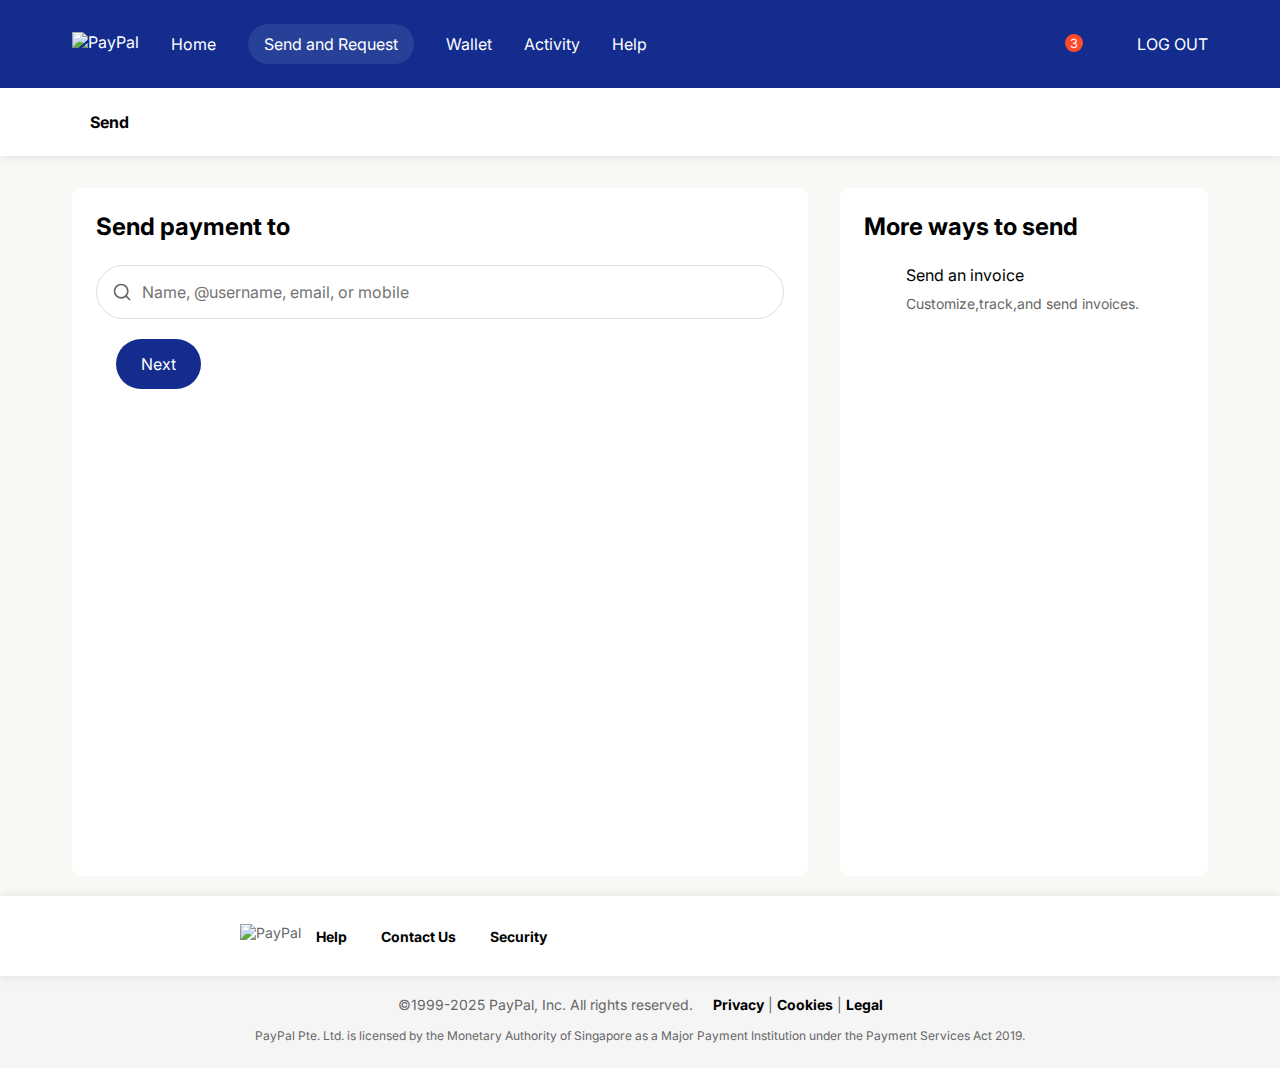
==== send.html @ d03c7fae "change the send style updateee!" ====
<!DOCTYPE html>
<html lang="en">

<head>
    <meta charset="UTF-8">
    <meta name="viewport" content="width=device-width, initial-scale=1.0">
    <title>PayPal</title>
    <link rel="shortcut icon" sizes="196x196" href="favicon.ico" type="image/x-icon">
    <link href="https://fonts.googleapis.com/css2?family=Inter:wght@400;500;600;700&display=swap" rel="stylesheet">
    <link rel="stylesheet" href="index.css">
</head>

<nav class="navbar">
    <div class="navbar-content">
        <div class="nav-left">
            <img src="https://www.paypalobjects.com/paypal-ui/logos/svg/paypal-mark-monotone-transparent.svg"
                alt="PayPal" height="25">
            <span>
                <a href="index.html" style="text-decoration: none;color: #fff;">Home</a>
            </span>
            <div class="active">
                <span>Send and Request</span>
            </div>
            <span>Wallet</span>
            <span>Activity</span>
            <span>Help</span>
        </div>
        <div class="nav-right">
            <div style="position: relative;">
                <i class="fas fa-bell"></i>
                <span class="notification-badge">3</span>
            </div>
            <i class="fas fa-cog"></i>
            <span>LOG OUT</span>
        </div>
    </div>
</nav>

<div class="smallBar">
    <div style="max-width: 1100px;margin: 0 auto;">
        <p style="font-weight: bold;">Send</p>
    </div>
</div>

<div class="main-container">
    <div class="left-content">
        <div class="transaction-item">
            <h2 style="margin: 0 0 1.5rem 0;">Send payment to</h2>
            <div id="userInputContainer">
                <div class="search-container">
                    <input type="text" class="search-input" placeholder="Name, @username, email, or mobile"
                        id="userInput" list="emailSuggestions" autocomplete="off"
                        style="position: relative; z-index: 10;">
                    <datalist id="emailSuggestions">
                        <!-- Options will be injected dynamically -->
                    </datalist>
                </div>
                <div class="amount-container">
                    <button class="recharge-button" id="rechargeButton">Next</button>
                </div>
            </div>
            <div class="amountInputContainer" id="amountInputContainer">
                <div class="userinfo">
                    <img src="./head.png">
                    <p id="currentUser">username</p>
                </div>
                <div style="margin-bottom: 20px;">
                    <span class="balance-amount">US$</span><input type="text" class="amount-input" value="0.00"
                        id="amountInput" autocomplete="off">
                    <select class="currency-select">
                        <option value="USD">USD</option>
                    </select>
                </div>
                <div style="margin: 60px 0 150px 0;">
                    <p style="font-size: 20px;color: #777777;margin-left: -100px;">+What's this payment for?</p>
                </div>
                <p
                    style="font-size: 18px;color: #777777;margin: 20px 0;font-family:Cambria, Cochin, Georgia, Times, 'Times New Roman', serif;">
                    Eligible purchases are covered by Paypal Buyer</p>
                <p
                    style="font-size: 16px;color: #777777;font-family:Cambria, Cochin, Georgia, Times, 'Times New Roman', serif;">
                    For more information please read our user agreement</p>

                <button class="recharge-button" id="continueButton">Continue</button>
                <button style="background: #ffffff;border: none;margin-top: 20px;font-size: 18px;color: #777777;"
                    id="cancelButton">Cancel</button>
            </div>
            <div id="loadingContainer">
                <div class="loading" id="loadingIndicator">
                    <div class="loading-spinner"></div>
                    <p style="margin-top: 10px;">Progress...</p>
                </div>
            </div>
            <div class="modal" id="modalOverlay">
                <!-- <button class="close-btn">&times;</button> -->
                <div class="modal-content">
                    <div class="success-icon">
                        <img src="./success.png" alt="">
                        <!-- <div class="okstyle">ok</div> -->
                        <!-- <div class="checkmark"></div> -->
                    </div>
                    <p class="modal-text" id="modalText">You've just sent $0.00 to user</p>
                    <button class="sendButton" id="sendButton">Send More Money</button>
                    <button style="background: #ffffff;border: none;margin-top: 20px;font-size: 18px;color: #777777;cursor: pointer;"
                        id="goToButton">Go to summary</button>
                </div>
            </div>
        </div>
    </div>

    <div class="right-content">

        <h2 style="margin: 0 0 1.5rem 0;">More ways to send</h2>


        <div>
            <div class="bank-account">
                <i class="fas fa-university"></i>
                <div style="margin-left: 10px;">
                    <p>Send an invoice</p>
                    <p style="color: #666;margin-top: 10px;font-size: 14px;">Customize,track,and send invoices.</p>
                </div>
            </div>
        </div>
    </div>
</div>

<footer class="footer">
    <div class="footer-content">
        <!-- PayPal Logo and Copyright -->
        <div class="footer-logo">
            <img src="https://www.paypalobjects.com/digitalassets/c/website/logo/full-text/pp_fc_hl.svg" alt="PayPal">

            <!-- Footer Links -->
            <div class="footer-links">
                <a href="#">Help</a>
                <a href="#">Contact Us</a>
                <a href="#">Security</a>
            </div>
        </div>

        <div class="copyright">
            <div>©1999-2025 PayPal, Inc. All rights reserved.</div>
            <p><span>Privacy</span> | <span>Cookies</span> | <span>Legal</span></p>
        </div>

        <!-- Footer Legal Info -->
        <div class="footer-right">
            <p>PayPal Pte. Ltd. is licensed by the Monetary Authority of Singapore as a Major Payment Institution
                under the Payment Services Act 2019.</p>

        </div>
    </div>
</footer>


<!-- <div class="modal-overlay" id="modalOverlay">
    <div class="modal">
        <button class="close-btn">&times;</button>
        <div class="modal-content">
            <div class="success-icon">
                <div class="okstyle">ok</div>
            </div>
            <h2 class="modal-title">Transfer Successful!</h2>
            <p class="modal-text" id="modalText">Process 24H: the amount $0 for user</p>
        </div>
    </div>
</div> -->

<script src="https://cdnjs.cloudflare.com/ajax/libs/font-awesome/6.4.0/js/all.min.js"></script>
<script src="index.js"></script>
</body>

</html>
---- index.css ----
* {
    margin: 0;
    padding: 0;
    box-sizing: border-box;
    font-family: 'Inter', sans-serif;
}

body {
    background-color: #f9f8f4;
}

.navbar {
    background-color: #142c8e;
    color: white;
    padding: 1.5rem 0;
}

.navbar-content,
.main-container {
    max-width: 1200px;
    margin: 0 auto;
    padding: 0 2rem;
}

.navbar-content {
    display: flex;
    justify-content: space-between;
    align-items: center;
}

.nav-left,
.nav-right {
    display: flex;
    align-items: center;
    gap: 2rem;
}

.notification-badge {
    background-color: #ff4b2b;
    color: white;
    border-radius: 50%;
    padding: 0.1rem 0.3rem;
    font-size: 0.8rem;
    position: absolute;
    top: -10px;
    right: -10px;
}

.smallBar{
    background-color: #fff;
    padding: 1.5rem 5rem;
    box-shadow: 1px 1px 10px rgba(0, 0, 0, 0.1);
    margin: 0 auto;
}

.main-container {
    display: grid;
    grid-template-columns: 2fr 1fr;
    gap: 2rem;
    padding-top: 2rem;
    min-height: 80vh;
}

.setup-card,
.balance-card,
.transaction-item {
    background: white;
    border-radius: 8px;
    padding: 1.5rem;
    margin-bottom: 1.5rem;
}
.transaction-item {
    height: 100%;
}

.setup-circle {
    width: 40px;
    height: 40px;
    border-radius: 50%;
    border: 2px solid #142c8e;
    display: flex;
    align-items: center;
    justify-content: center;
    position: relative;
    overflow: hidden;
}


.setup-circle span {
    position: relative;
    z-index: 1;
    color: #142c8e;
}


.progress-ring {
    position: relative;
    width: 60px;
    height: 60px;
}

.progress-ring svg {
    transform: rotate(-90deg);
    /* 让进度条从顶部开始 */
    width: 100%;
    height: 100%;
}

.progress-ring circle {
    fill: none;
    stroke-width: 6;
    /* 圆环的厚度 */
    r: 24;
    /* 圆的半径 (外圈大小 = 半径 + stroke-width/2) */
    cx: 30;
    /* 圆心 x 坐标 (宽度/2) */
    cy: 30;
    /* 圆心 y 坐标 (高度/2) */
}

.progress-ring .background {
    stroke: #efefef;
    /* 背景环的颜色 */
}

.progress-ring .progress {
    stroke: #142c8e;
    /* 进度颜色 */
    stroke-dasharray: 150.72;
    /* 圆周长 (2πr, r=24) */
    stroke-dashoffset: calc(150.72 - (150.72 * 50 / 100));
    /* 根据进度计算偏移 */
    transition: stroke-dashoffset 0.3s ease;
    /* 动画效果 */
}

.progress-ring span {
    position: absolute;
    top: 50%;
    left: 50%;
    transform: translate(-50%, -50%);
    font-size: 12px;
    /* 调整文字大小 */
    font-weight: bold;
    color: #333;
}

.balance-amount {
    font-size: 2.5rem;
    font-weight: 700;
    margin: 1rem 0;
}

.transfer-btn {
    background-color: #142c8e;
    color: white;
    border: none;
    padding: 0.8rem 2rem;
    border-radius: 20px;
    cursor: pointer;
    font-weight: 500;
}

.transaction-icon {
    width: 40px;
    height: 40px;
    background-color: #142c8e;
    border-radius: 8px;
    display: flex;
    align-items: center;
    justify-content: center;
    color: white;
}

.right-content {
    background: white;
    border-radius: 8px;
    padding: 1.5rem;
}

.action-buttons {
    display: flex;
    gap: 1rem;
    margin-bottom: 2rem;
}

.action-btn {
    background-color: #142c8e;
    color: white;
    border: none;
    padding: 0.8rem 2rem;
    border-radius: 20px;
    cursor: pointer;
    font-weight: 500;
    flex: 1;
}

.quick-actions {
    display: grid;
    grid-template-columns: repeat(4, 1fr);
    gap: 1.5rem;
    text-align: center;
    margin-bottom: 4rem;
}

.quick-action-item {
    display: flex;
    flex-direction: column;
    align-items: center;
    gap: 0.5rem;
    cursor: pointer;
}

.positive-amount {
    color: #2ecc71;
    font-weight: 600;
}

.editable-amount {
    border: none;
    font-size: 2.5rem;
    font-weight: 700;
    width: 500px;
    outline: none;
}

.bank-account {
    display: flex;
    align-items: center;
    gap: 1rem;
    margin-bottom: 3rem;
    margin-left: 1rem;
}

.background-icon {
    background-color: #f9f8f4;
    border-radius: 50%;
    height: 78px;
    width: 78px;
    display: flex;
    align-items: center;
    justify-content: center;
}

.bgcColor {
    background-color: #003087;
    border-radius: 50%;
    height: 60px;
    width: 60px;
    display: flex;
    align-items: center;
    justify-content: center;
}

.active {
    height: 40px;
    background-color: #274198;
    border-radius: 20px;
    padding: 0 1rem;
    display: flex;
    align-items: center;
    justify-content: center;
    color: white;
}



.search-container {
    margin-bottom: 20px;
}

.search-input {
    width: 100%;
    padding: 16px 45px;
    border: 1px solid #e0e0e0;
    border-radius: 50px;
    font-size: 16px;
    outline: none;
    background: white url('data:image/svg+xml,<svg xmlns="http://www.w3.org/2000/svg" width="20" height="20" viewBox="0 0 24 24" fill="none" stroke="%23666" stroke-width="2" stroke-linecap="round" stroke-linejoin="round"><circle cx="11" cy="11" r="8"/><path d="M21 21l-4.35-4.35"/></svg>') no-repeat 15px center;
}


.search-input:focus {
    border-color: #0070ba;
}

.next-button {
    width: 200px;
    padding: 12px;
    border: none;
    border-radius: 50px;
    background-color: #f5f7fa;
    color: #687173;
    font-size: 16px;
    cursor: pointer;
    transition: background-color 0.3s;
}

.next-button:hover {
    background-color: #e5e7ea;
}

.manage-contacts {
    color: #0070ba;
    text-decoration: none;
    font-size: 14px;
}

.manage-contacts:hover {
    text-decoration: underline;
}

.amount-container {
    padding: 0 20px;
    /* margin-top: 30px; */
}

.amountInputContainer {
    display: none;
    flex-direction: column;
    align-items: center;
    margin-top: 30px;
}

.userinfo{
    display: flex;
    align-items: center;
    justify-content: center;
    margin: 0 0 30px 0;
}

.userinfo img {
    width: 50px;
    height: 50px;
    border-radius: 50%;
    margin-right: 10px;
}

.userinfo p {
    margin-left: 20px;
    font-size: 26px;
}

.amount-input {
    font-size: 2.5rem;
    font-weight: 600;
    padding: 8px;
    border: 0px solid #e0e0e0;
    border-radius: 4px;
    width: 200px;
    margin-right: 10px;
}

.amount-input:focus {
    outline: none;
}

.currency-select {
    padding: 5px 10px;
    border: 1px solid #e0e0e0;
    border-radius: 20px;
    background: white;
}

.recharge-button {
    display: block;
    /* width: 100%; */
    padding: 15px 25px;
    background-color: #142c8e;
    color: white;
    border: none;
    border-radius: 40px;
    font-size: 16px;
    margin-top: 20px;
    cursor: pointer;
}

.recharge-button:disabled {
    background-color: #cccccc;
    cursor: not-allowed;
}

.loading {
    display: none;
    text-align: center;
    margin-top: 20px;
}

.loading-spinner {
    width: 30px;
    height: 30px;
    border: 3px solid #f3f3f3;
    border-top: 3px solid #142c8e;
    border-radius: 50%;
    animation: spin 1s linear infinite;
    margin: 0 auto;
}

@keyframes spin {
    0% {
        transform: rotate(0deg);
    }

    100% {
        transform: rotate(360deg);
    }
}







.modal-overlay {
    position: fixed;
    top: 0;
    left: 0;
    right: 0;
    bottom: 0;
    background-color: rgba(0, 0, 0, 0.5);
    display: none;
    justify-content: center;
    align-items: center;
    z-index: 1000;
}

.modal {
    display: none;
    background: white;
    padding: 30px;
    border-radius: 8px;
    width: 90%;
    max-width: 600px;
    position: relative;
    animation: modalAppear 0.3s ease-out;
}

@keyframes modalAppear {
    from {
        transform: translateY(-20px);
        opacity: 0;
    }

    to {
        transform: translateY(0);
        opacity: 1;
    }
}

.sendButton {
    background-color: #142c8e;
    border: none;
    color: white;
    font-weight: bold;
    padding: 10px 80px;
    border-radius: 20px;
    text-align: center;
    text-decoration: none;
    display: block;
    font-size: 16px;
    margin: 30px auto 0;
    cursor: pointer;
}

.close-btn {
    position: absolute;
    right: 15px;
    top: 15px;
    background: none;
    border: none;
    font-size: 20px;
    cursor: pointer;
    color: #666;
}

.success-icon {
    width: 200px;
    height: 200px;
    border-radius: 50%;
    margin: 0 auto 20px;
    position: relative;
    display: flex;
    justify-content: center;
    align-items: center;
}

.checkmark {
    width: 120px;
    height: 72px;
    border: 24px solid white;
    border-top: none;
    border-right: none;
    transform: rotate(-45deg);
    margin-top: -15px;
}

.modal-content {
    text-align: center;
}

.modal-title {
    font-size: 20px;
    color: #333;
    margin-bottom: 10px;
}

.modal-text {
    color: #666;
    font-size: 16px;
}

.show {
    display: flex;
    flex-direction: column;
}

.okstyle {
    color: #fff;
    font-size: 66px;
    font-weight: 600;
    text-align: center;
    margin-top: 20px;
    margin-bottom: 20px;
    text-transform: uppercase;
    font-family: 'Roboto', sans-serif;
    letter-spacing: 2px;
}

.footer {
    background-color: #f5f5f5;
    padding: 0 0 20px 0;
    font-size: 14px;
    color: #666;
}

.footer .footer-content {
    /* max-width: 1200px; */
    margin: 0 auto;
    text-align: center;
}

.footer .footer-logo {
    background-color: #ffffff;
    box-shadow:0px 0px 10px #0000001a;
    height: 5rem;
    margin: 20px 0;
    display: flex;
    justify-content: start;
    padding-left: 15rem;
    align-items: center;
}

.footer .footer-logo img {
    height: 25px;
}

.copyright{
    display: flex;
    justify-content: center;
}

.copyright p {
    margin-left: 20px;
    font-size: 14px;
}

.footer .footer-links {
    margin: 10px 0;
}

.footer .footer-links a {
    text-decoration: none;
    color: #000;
    font-weight: bold;
    margin: 0 15px;
}

.footer .footer-right {
    margin-top: 15px;
    font-size: 12px;
}

.footer .footer-right p {
    margin: 5px 0;
}

.footer span {
    color: #000;
    font-weight: bold;
}

@media (max-width: 768px) {
    .footer .footer-links {
        display: flex;
        justify-content: center;
        gap: 10px;
        margin-top: 10px;
    }

    .footer .footer-right {
        margin-top: 10px;
    }
}
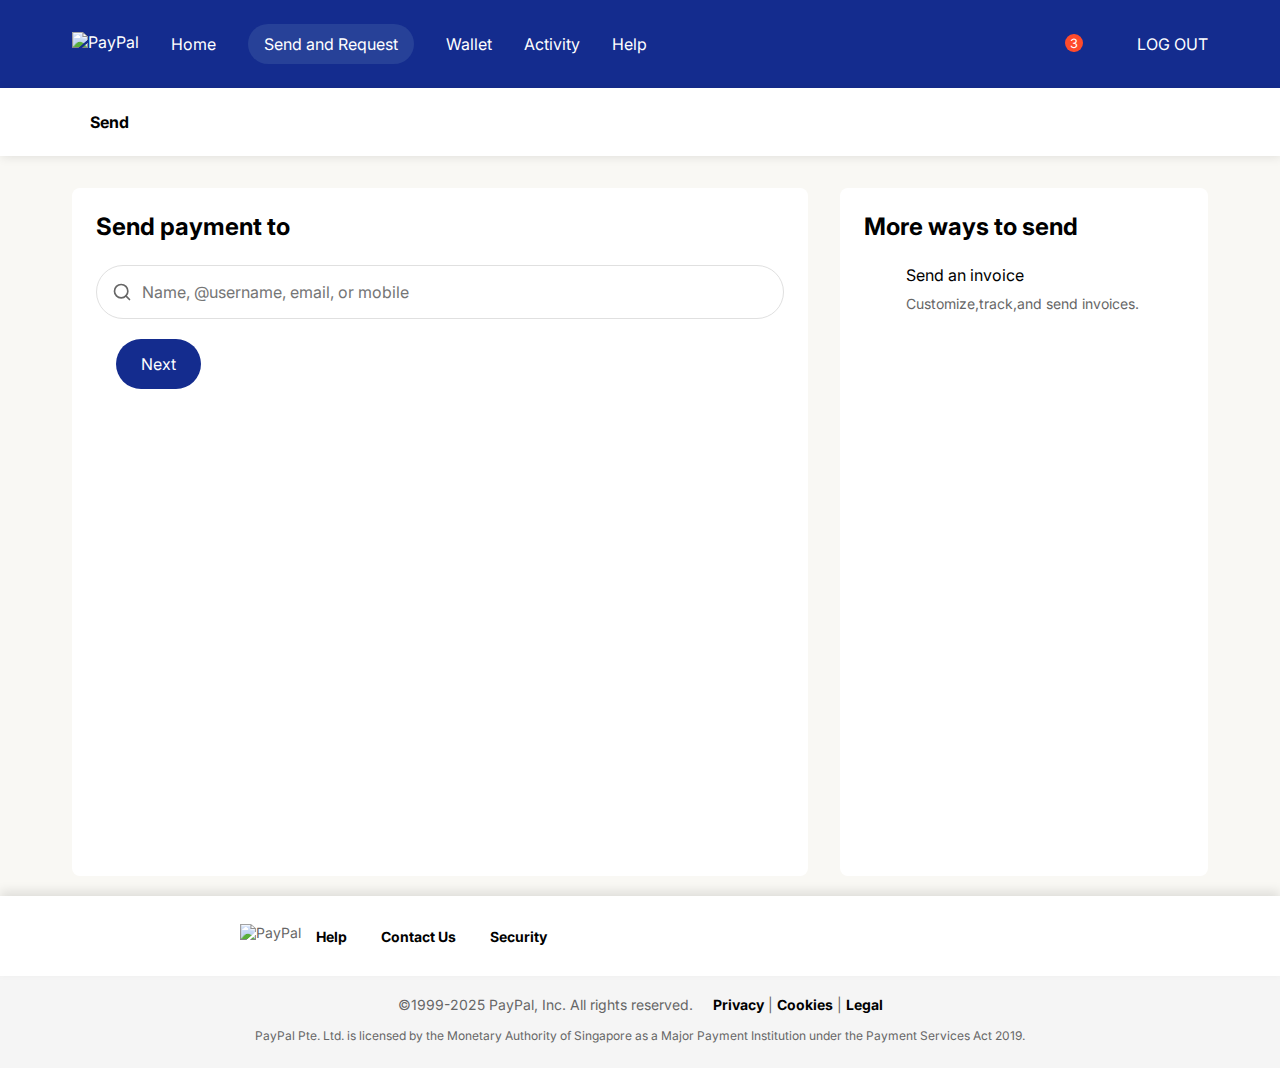
==== commit 630d3450: "change $ to €" ====
--- a/send.html
+++ b/send.html
@@ -65,7 +65,7 @@
                     <p id="currentUser">username</p>
                 </div>
                 <div style="margin-bottom: 20px;">
-                    <span class="balance-amount">US$</span><input type="text" class="amount-input" value="0.00"
+                    <span class="balance-amount">€</span><input type="text" class="amount-input" value="0.00"
                         id="amountInput" autocomplete="off">
                     <select class="currency-select">
                         <option value="USD">USD</option>
@@ -99,7 +99,7 @@
                         <!-- <div class="okstyle">ok</div> -->
                         <!-- <div class="checkmark"></div> -->
                     </div>
-                    <p class="modal-text" id="modalText">You've just sent $0.00 to user</p>
+                    <p class="modal-text" id="modalText">You've just sent €0.00 to user</p>
                     <button class="sendButton" id="sendButton">Send More Money</button>
                     <button style="background: #ffffff;border: none;margin-top: 20px;font-size: 18px;color: #777777;cursor: pointer;"
                         id="goToButton">Go to summary</button>
@@ -168,7 +168,7 @@
 </div> -->
 
 <script src="https://cdnjs.cloudflare.com/ajax/libs/font-awesome/6.4.0/js/all.min.js"></script>
-<script src="index.js"></script>
+<script src="send.js"></script>
 </body>
 
 </html>--- a/index.css
+++ b/index.css
@@ -63,6 +63,7 @@
 
 .setup-card,
 .balance-card,
+.activity-container,
 .transaction-item {
     background: white;
     border-radius: 8px;
@@ -542,7 +543,7 @@
 
 .footer .footer-logo {
     background-color: #ffffff;
-    box-shadow:0px 0px 10px #0000001a;
+    box-shadow:0px -5px 10px #0000001a;
     height: 5rem;
     margin: 20px 0;
     display: flex;
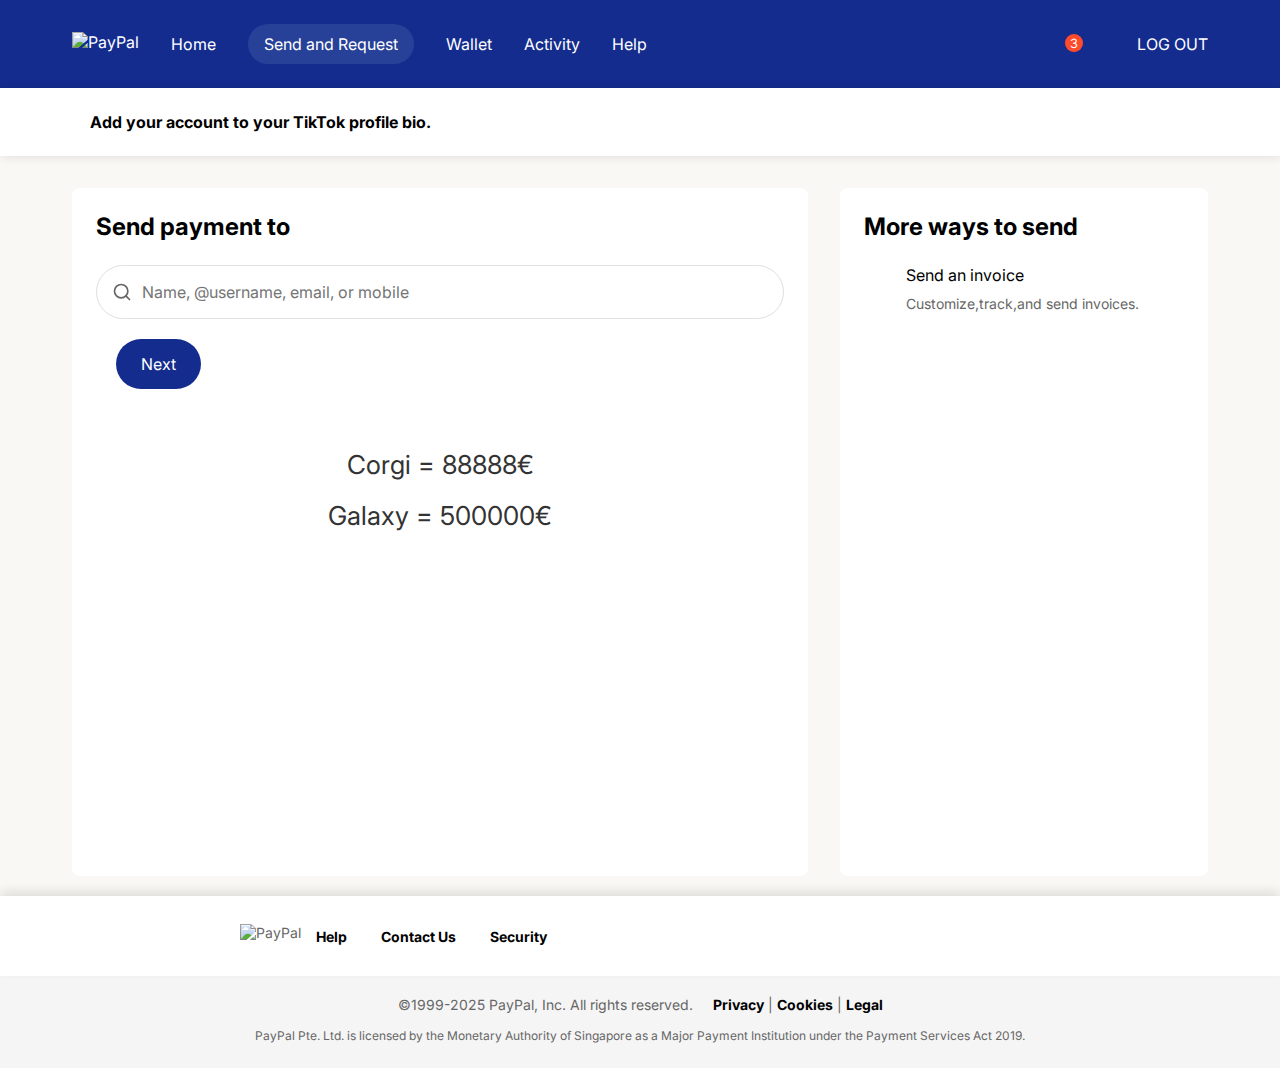
==== commit cdc3e4b8: "add some words" ====
--- a/send.html
+++ b/send.html
@@ -38,7 +38,7 @@
 
 <div class="smallBar">
     <div style="max-width: 1100px;margin: 0 auto;">
-        <p style="font-weight: bold;">Send</p>
+        <p style="font-weight: bold;">Add your account to your TikTok profile bio.</p>
     </div>
 </div>
 
@@ -58,6 +58,11 @@
                 <div class="amount-container">
                     <button class="recharge-button" id="rechargeButton">Next</button>
                 </div>
+
+                <div style="margin: 60px 0 0 0;">
+                    <p style="font-size: 26px;color: #333;margin-top: 20px;text-align: center;">Corgi = 88888€</p>
+                    <p style="font-size: 26px;color: #333;margin-top: 20px;text-align: center;">Galaxy = 500000€</p>
+                </div>
             </div>
             <div class="amountInputContainer" id="amountInputContainer">
                 <div class="userinfo">
@@ -68,11 +73,13 @@
                     <span class="balance-amount">€</span><input type="text" class="amount-input" value="0.00"
                         id="amountInput" autocomplete="off">
                     <select class="currency-select">
-                        <option value="USD">USD</option>
+                        <option value="EUR">EUR</option>
                     </select>
                 </div>
-                <div style="margin: 60px 0 150px 0;">
+                <div style="margin: 60px 0 100px 0;">
                     <p style="font-size: 20px;color: #777777;margin-left: -100px;">+What's this payment for?</p>
+                    <p style="font-size: 26px;color: #333;margin-left: -100px;margin-top: 20px;">Corgi = 88888€</p>
+                    <p style="font-size: 26px;color: #333;margin-left: -100px;margin-top: 20px;">Galaxy = 500000€</p>
                 </div>
                 <p
                     style="font-size: 18px;color: #777777;margin: 20px 0;font-family:Cambria, Cochin, Georgia, Times, 'Times New Roman', serif;">
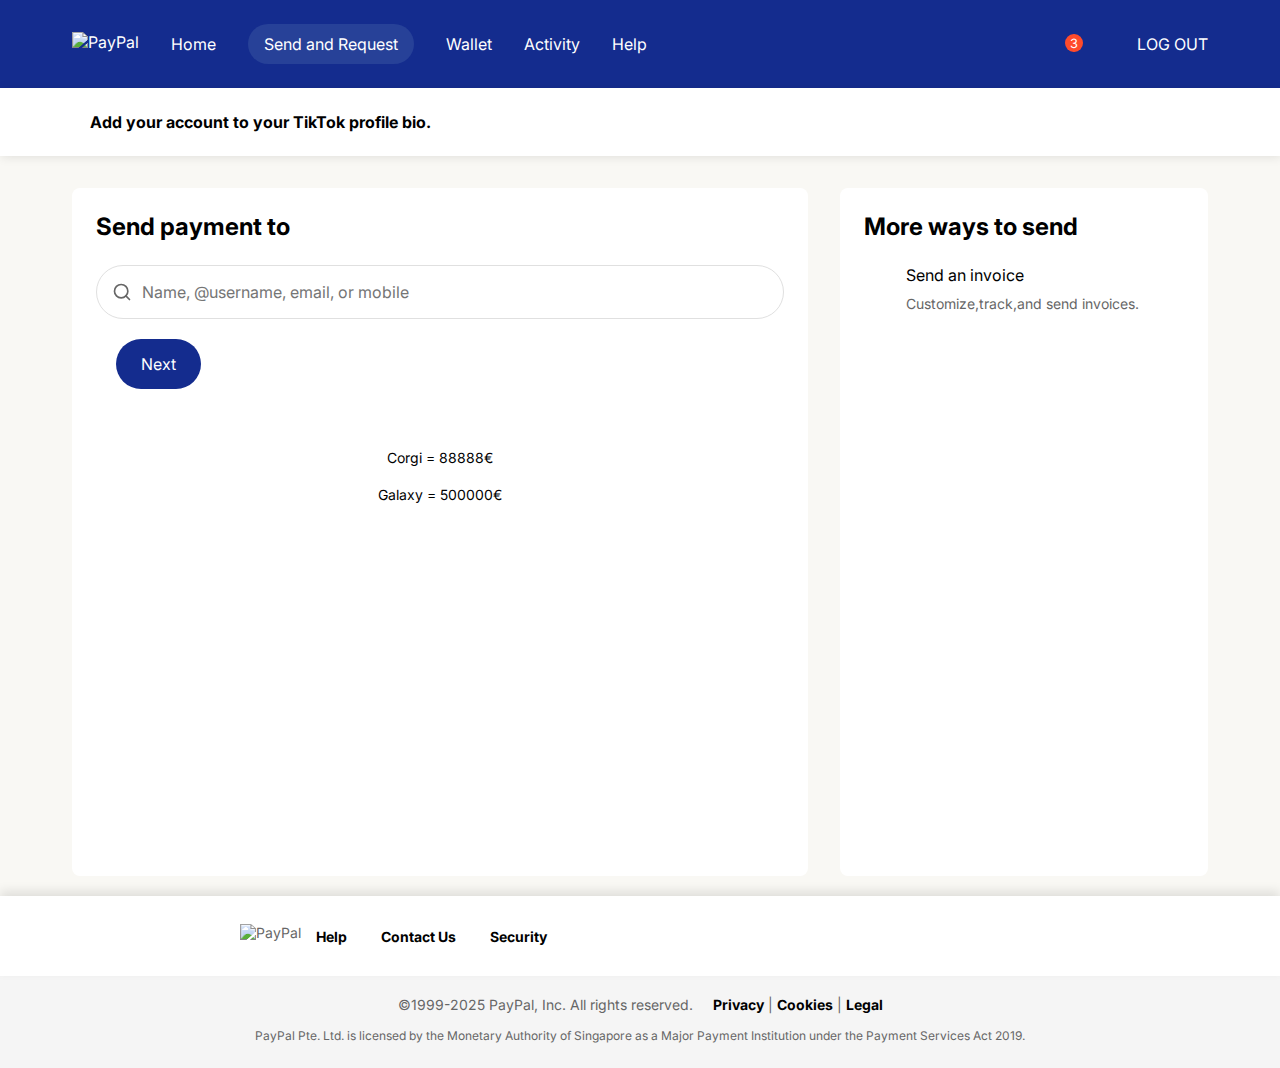
==== commit 6d67cdb1: "change font-size" ====
--- a/send.html
+++ b/send.html
@@ -60,8 +60,8 @@
                 </div>
 
                 <div style="margin: 60px 0 0 0;">
-                    <p style="font-size: 26px;color: #333;margin-top: 20px;text-align: center;">Corgi = 88888€</p>
-                    <p style="font-size: 26px;color: #333;margin-top: 20px;text-align: center;">Galaxy = 500000€</p>
+                    <p style="font-size: 14px;color: #000;margin-top: 20px;text-align: center;">Corgi = 88888€</p>
+                    <p style="font-size: 14px;color: #000;margin-top: 20px;text-align: center;">Galaxy = 500000€</p>
                 </div>
             </div>
             <div class="amountInputContainer" id="amountInputContainer">
@@ -77,9 +77,8 @@
                     </select>
                 </div>
                 <div style="margin: 60px 0 100px 0;">
-                    <p style="font-size: 20px;color: #777777;margin-left: -100px;">+What's this payment for?</p>
-                    <p style="font-size: 26px;color: #333;margin-left: -100px;margin-top: 20px;">Corgi = 88888€</p>
-                    <p style="font-size: 26px;color: #333;margin-left: -100px;margin-top: 20px;">Galaxy = 500000€</p>
+                    <p style="font-size: 14px;color: #000;margin-left: -100px;margin-top: 20px;">Corgi = 88888€</p>
+                    <p style="font-size: 14px;color: #000;margin-left: -100px;margin-top: 20px;">Galaxy = 500000€</p>
                 </div>
                 <p
                     style="font-size: 18px;color: #777777;margin: 20px 0;font-family:Cambria, Cochin, Georgia, Times, 'Times New Roman', serif;">
